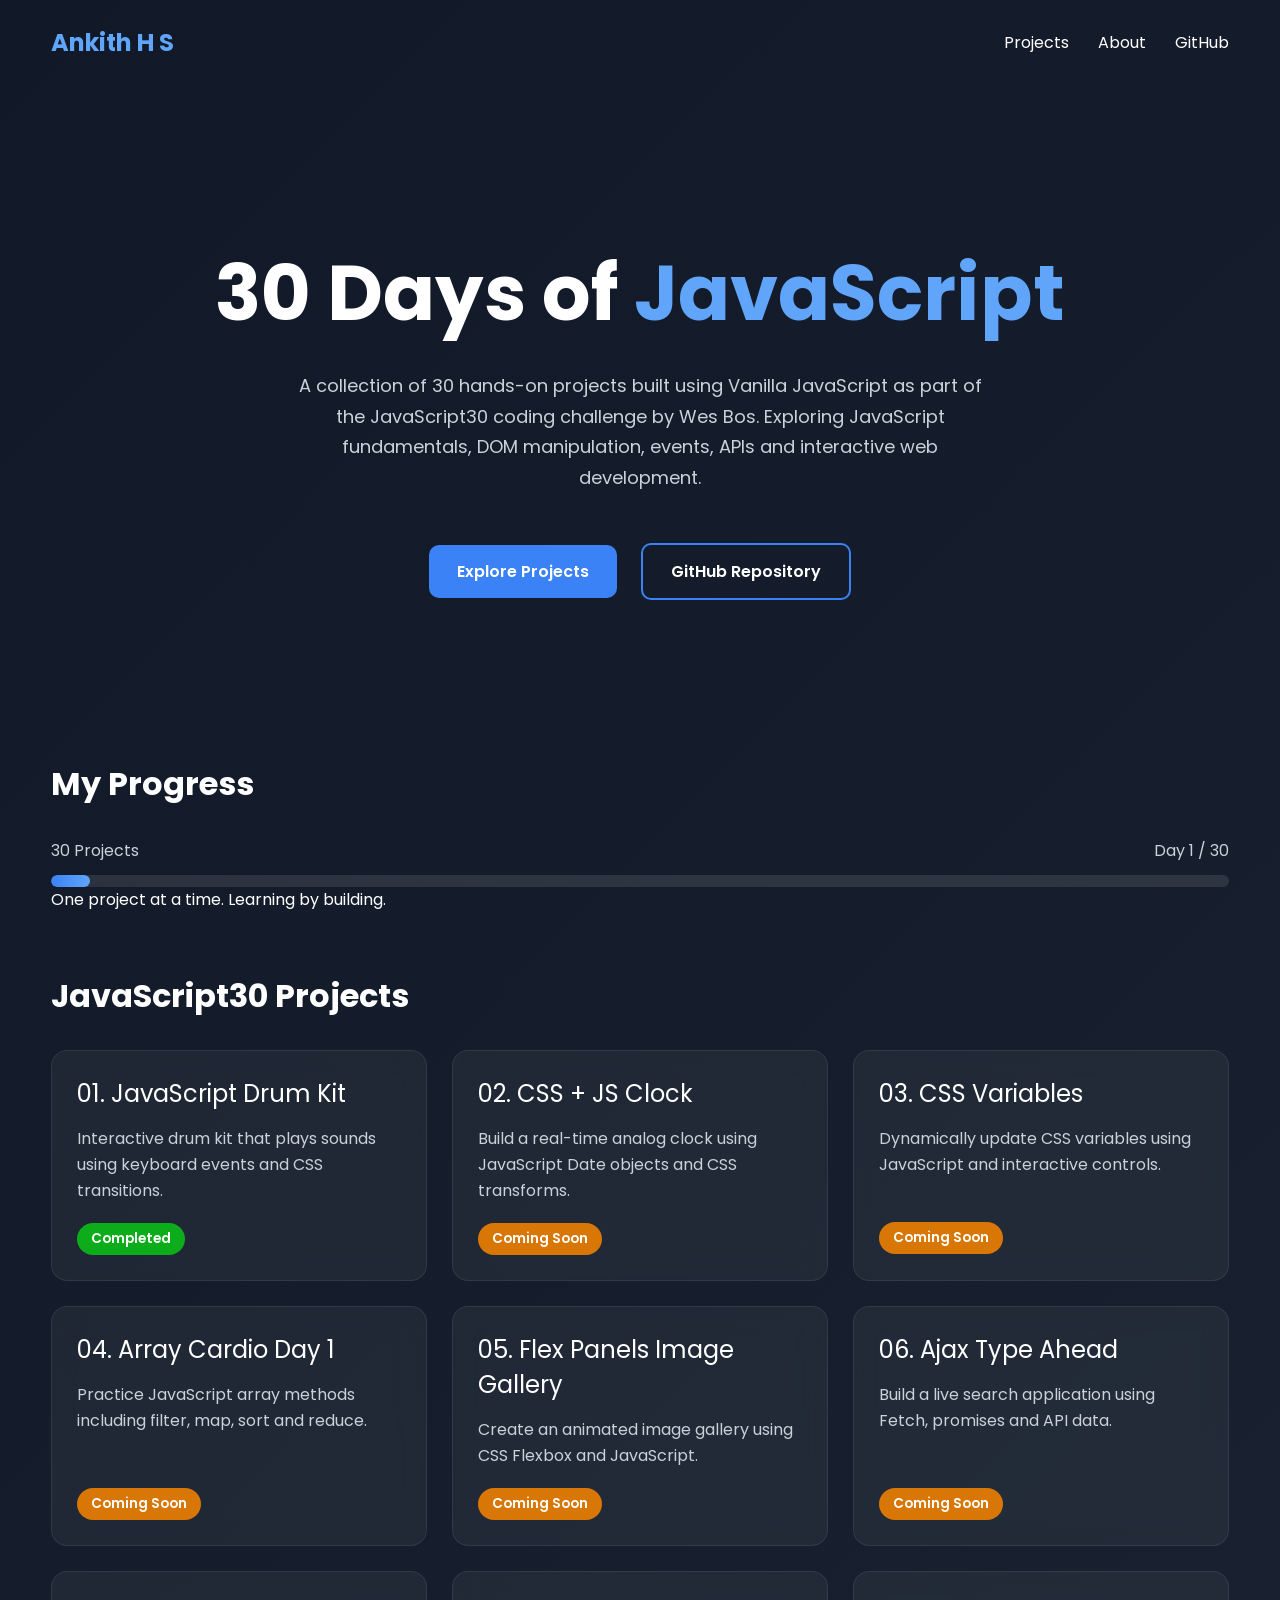
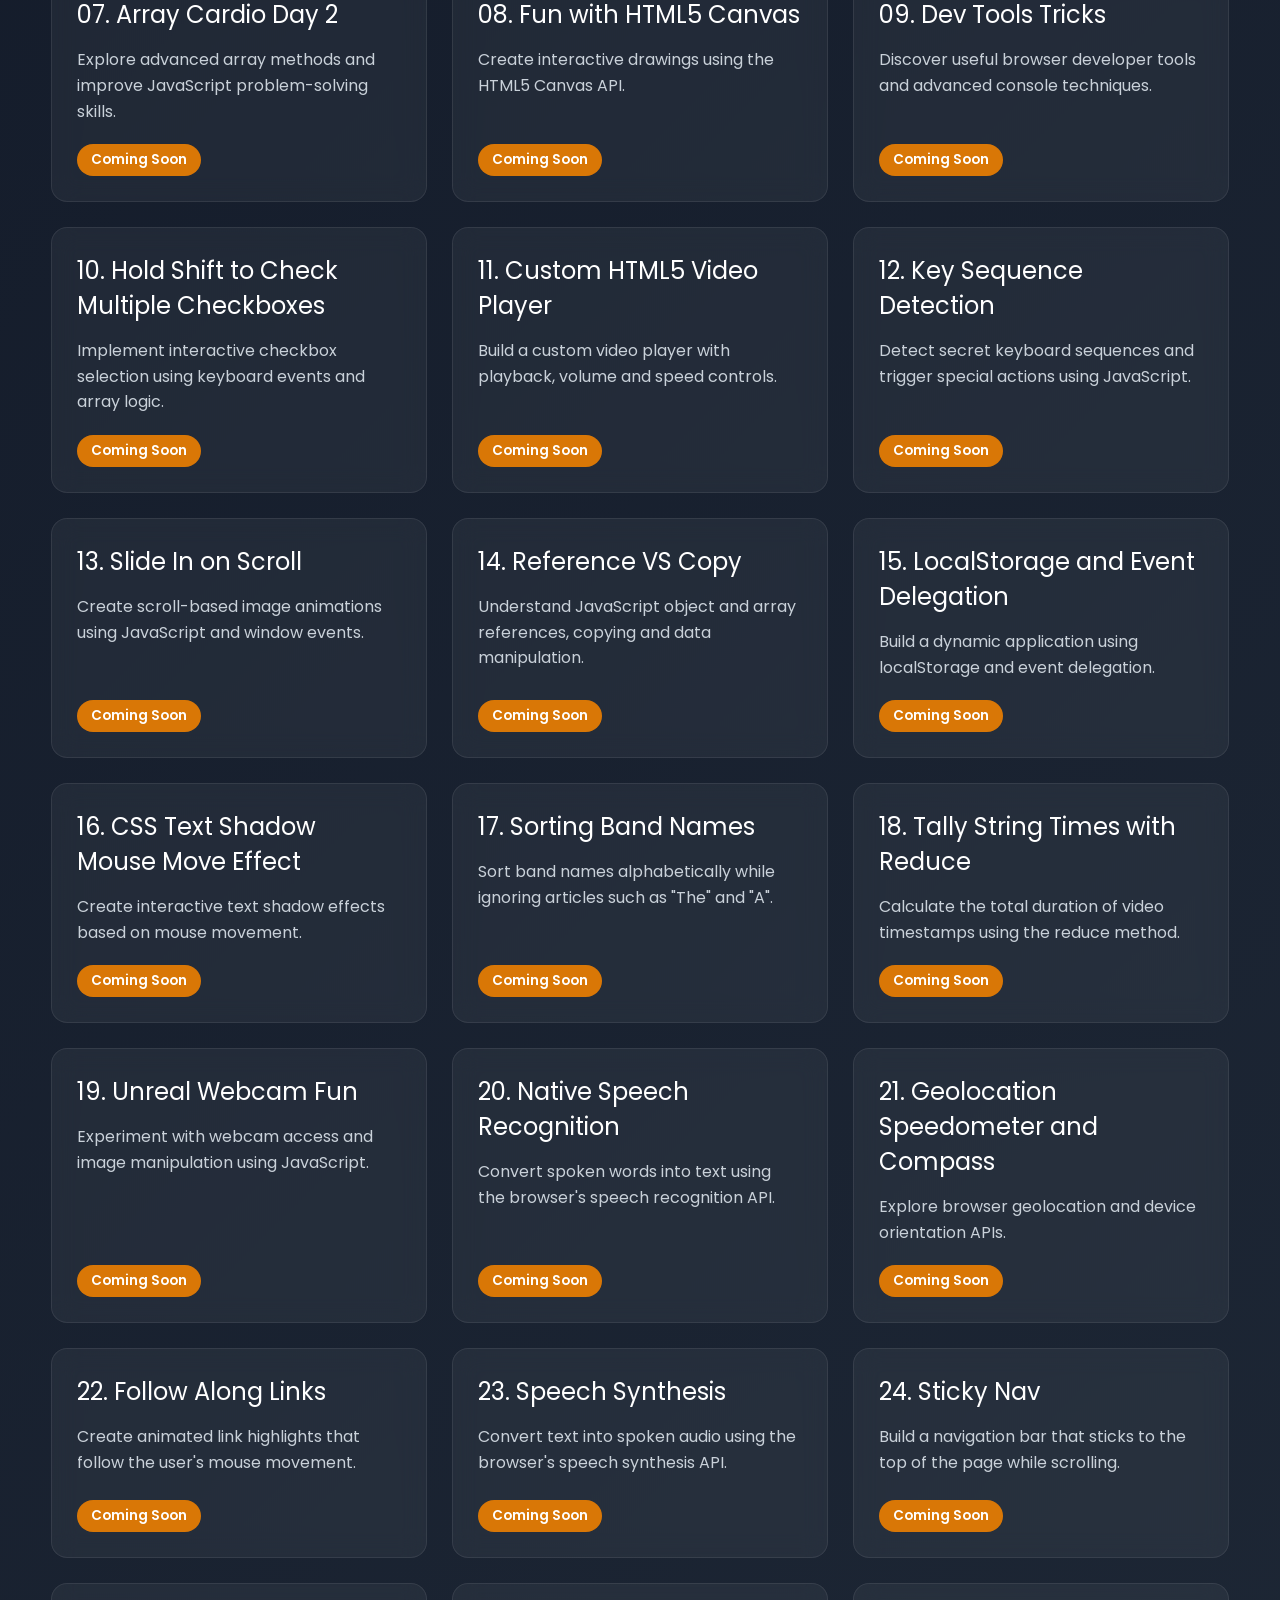
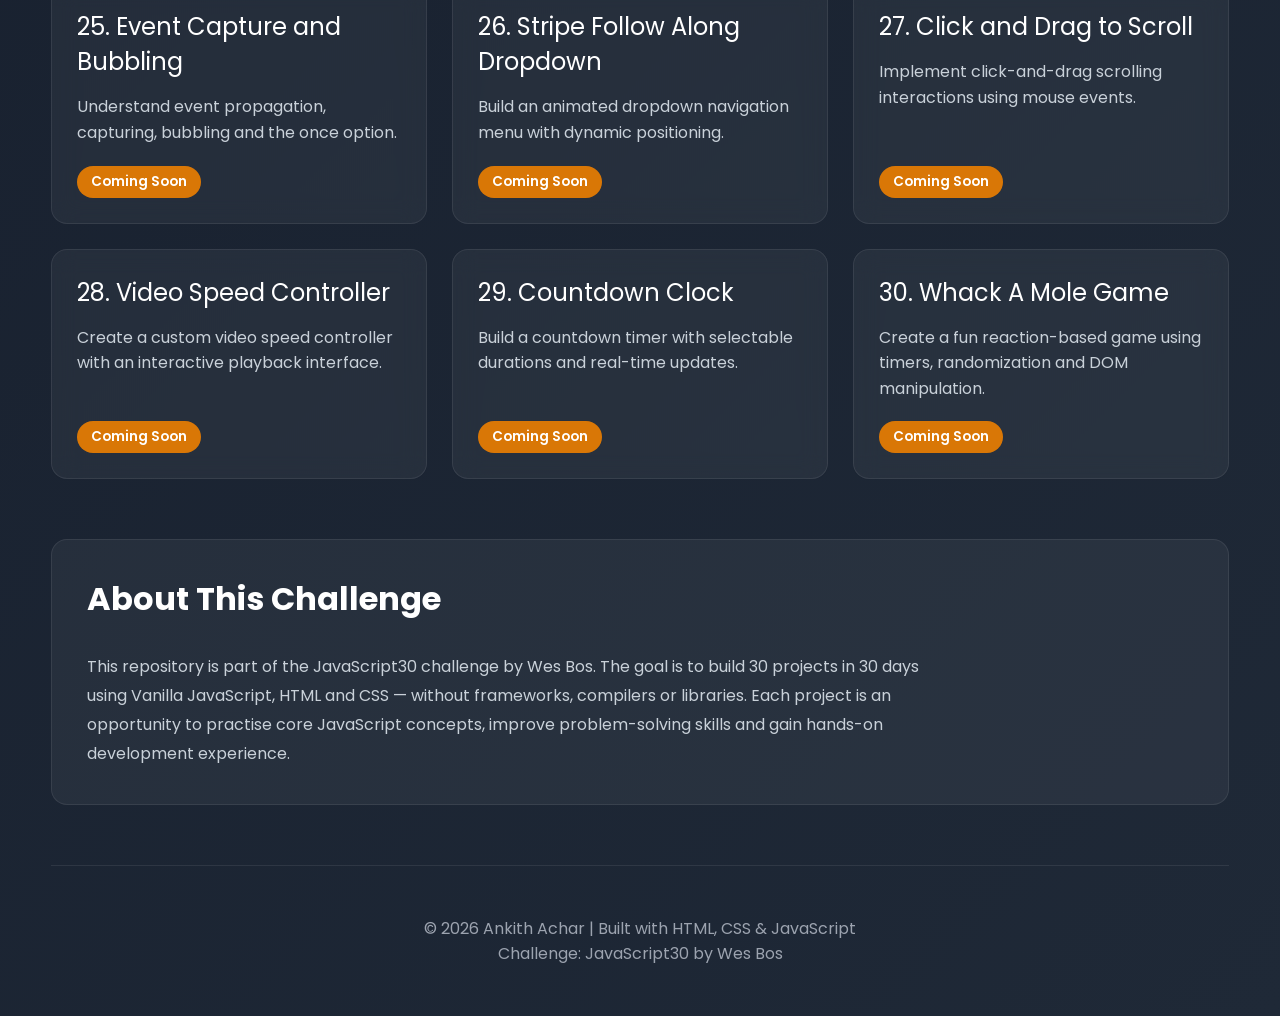
==== index.html @ 1e81a143 "added dashboard" ====
<!DOCTYPE html>
<html lang="en">

<head>
    <meta charset="UTF-8">
    <meta name="viewport" content="width=device-width, initial-scale=1.0">

    <title>Ankith H S | JavaScript30</title>

    <link rel="preconnect" href="https://fonts.googleapis.com">
    <link rel="preconnect" href="https://fonts.gstatic.com" crossorigin>

    <link href="https://fonts.googleapis.com/css2?family=Poppins:wght@300;400;500;600;700&display=swap"
          rel="stylesheet">

    <link rel="stylesheet" href="./style.css">
</head>

<body>

<div class="container">

    <!-- Navigation -->
    <nav>
        <h2>Ankith H S</h2>

        <div>
            <a href="#projects">Projects</a>
            <a href="#about">About</a>
            <a href="https://github.com/Ankith-Achar-27" target="_blank" rel="noopener noreferrer">GitHub</a>
        </div>
    </nav>


    <!-- Hero Section -->
    <section class="hero">

        <h1>30 Days of <span>JavaScript</span></h1>

        <p>
            A collection of 30 hands-on projects built using Vanilla JavaScript
            as part of the JavaScript30 coding challenge by Wes Bos.
            Exploring JavaScript fundamentals, DOM manipulation, events,
            APIs and interactive web development.
        </p>

        <div class="button-group">

            <a class="primary" href="#projects">
                Explore Projects
            </a>

            <a class="secondary"
               href="https://github.com/Ankith-Achar-27/JavaScript30"
               target="_blank"
               rel="noopener noreferrer">
                GitHub Repository
            </a>

        </div>

    </section>


    <!-- Progress Section -->
    <section class="progress-section">

        <h2>My Progress</h2>

        <div class="progress-info">
            <span>30 Projects</span>
            <span>Day 1 / 30</span>
        </div>

        <div class="progress-bar">
            <div class="progress-fill"></div>
        </div>

        <p>One project at a time. Learning by building.</p>

    </section>


    <!-- Projects Section -->
    <section id="projects">

        <h2>JavaScript30 Projects</h2>

        <div class="projects">

            <!-- Day 1 -->
            <div class="card">
                <a href="./01%20-%20Drum%20Kit/">
                    <div class="title">01. JavaScript Drum Kit</div>
                    <div class="description">
                        Interactive drum kit that plays sounds using keyboard
                        events and CSS transitions.
                    </div>
                    <span class="badge completed">Completed</span>
                </a>
            </div>

            <!-- Day 2 -->
            <div class="card">
                <div class="title">02. CSS + JS Clock</div>
                <div class="description">
                    Build a real-time analog clock using JavaScript Date
                    objects and CSS transforms.
                </div>
                <span class="badge coming">Coming Soon</span>
            </div>

            <!-- Day 3 -->
            <div class="card">
                <div class="title">03. CSS Variables</div>
                <div class="description">
                    Dynamically update CSS variables using JavaScript
                    and interactive controls.
                </div>
                <span class="badge coming">Coming Soon</span>
            </div>

            <!-- Day 4 -->
            <div class="card">
                <div class="title">04. Array Cardio Day 1</div>
                <div class="description">
                    Practice JavaScript array methods including filter,
                    map, sort and reduce.
                </div>
                <span class="badge coming">Coming Soon</span>
            </div>

            <!-- Day 5 -->
            <div class="card">
                <div class="title">05. Flex Panels Image Gallery</div>
                <div class="description">
                    Create an animated image gallery using CSS Flexbox
                    and JavaScript.
                </div>
                <span class="badge coming">Coming Soon</span>
            </div>

            <!-- Day 6 -->
            <div class="card">
                <div class="title">06. Ajax Type Ahead</div>
                <div class="description">
                    Build a live search application using Fetch,
                    promises and API data.
                </div>
                <span class="badge coming">Coming Soon</span>
            </div>

            <!-- Day 7 -->
            <div class="card">
                <div class="title">07. Array Cardio Day 2</div>
                <div class="description">
                    Explore advanced array methods and improve
                    JavaScript problem-solving skills.
                </div>
                <span class="badge coming">Coming Soon</span>
            </div>

            <!-- Day 8 -->
            <div class="card">
                <div class="title">08. Fun with HTML5 Canvas</div>
                <div class="description">
                    Create interactive drawings using the HTML5
                    Canvas API.
                </div>
                <span class="badge coming">Coming Soon</span>
            </div>

            <!-- Day 9 -->
            <div class="card">
                <div class="title">09. Dev Tools Tricks</div>
                <div class="description">
                    Discover useful browser developer tools and
                    advanced console techniques.
                </div>
                <span class="badge coming">Coming Soon</span>
            </div>

            <!-- Day 10 -->
            <div class="card">
                <div class="title">10. Hold Shift to Check Multiple Checkboxes</div>
                <div class="description">
                    Implement interactive checkbox selection
                    using keyboard events and array logic.
                </div>
                <span class="badge coming">Coming Soon</span>
            </div>

            <!-- Day 11 -->
            <div class="card">
                <div class="title">11. Custom HTML5 Video Player</div>
                <div class="description">
                    Build a custom video player with playback,
                    volume and speed controls.
                </div>
                <span class="badge coming">Coming Soon</span>
            </div>

            <!-- Day 12 -->
            <div class="card">
                <div class="title">12. Key Sequence Detection</div>
                <div class="description">
                    Detect secret keyboard sequences and trigger
                    special actions using JavaScript.
                </div>
                <span class="badge coming">Coming Soon</span>
            </div>

            <!-- Day 13 -->
            <div class="card">
                <div class="title">13. Slide In on Scroll</div>
                <div class="description">
                    Create scroll-based image animations using
                    JavaScript and window events.
                </div>
                <span class="badge coming">Coming Soon</span>
            </div>

            <!-- Day 14 -->
            <div class="card">
                <div class="title">14. Reference VS Copy</div>
                <div class="description">
                    Understand JavaScript object and array references,
                    copying and data manipulation.
                </div>
                <span class="badge coming">Coming Soon</span>
            </div>

            <!-- Day 15 -->
            <div class="card">
                <div class="title">15. LocalStorage and Event Delegation</div>
                <div class="description">
                    Build a dynamic application using localStorage
                    and event delegation.
                </div>
                <span class="badge coming">Coming Soon</span>
            </div>

            <!-- Day 16 -->
            <div class="card">
                <div class="title">16. CSS Text Shadow Mouse Move Effect</div>
                <div class="description">
                    Create interactive text shadow effects
                    based on mouse movement.
                </div>
                <span class="badge coming">Coming Soon</span>
            </div>

            <!-- Day 17 -->
            <div class="card">
                <div class="title">17. Sorting Band Names</div>
                <div class="description">
                    Sort band names alphabetically while
                    ignoring articles such as "The" and "A".
                </div>
                <span class="badge coming">Coming Soon</span>
            </div>

            <!-- Day 18 -->
            <div class="card">
                <div class="title">18. Tally String Times with Reduce</div>
                <div class="description">
                    Calculate the total duration of video
                    timestamps using the reduce method.
                </div>
                <span class="badge coming">Coming Soon</span>
            </div>

            <!-- Day 19 -->
            <div class="card">
                <div class="title">19. Unreal Webcam Fun</div>
                <div class="description">
                    Experiment with webcam access and image
                    manipulation using JavaScript.
                </div>
                <span class="badge coming">Coming Soon</span>
            </div>

            <!-- Day 20 -->
            <div class="card">
                <div class="title">20. Native Speech Recognition</div>
                <div class="description">
                    Convert spoken words into text using
                    the browser's speech recognition API.
                </div>
                <span class="badge coming">Coming Soon</span>
            </div>

            <!-- Day 21 -->
            <div class="card">
                <div class="title">21. Geolocation Speedometer and Compass</div>
                <div class="description">
                    Explore browser geolocation and device
                    orientation APIs.
                </div>
                <span class="badge coming">Coming Soon</span>
            </div>

            <!-- Day 22 -->
            <div class="card">
                <div class="title">22. Follow Along Links</div>
                <div class="description">
                    Create animated link highlights that follow
                    the user's mouse movement.
                </div>
                <span class="badge coming">Coming Soon</span>
            </div>

            <!-- Day 23 -->
            <div class="card">
                <div class="title">23. Speech Synthesis</div>
                <div class="description">
                    Convert text into spoken audio using
                    the browser's speech synthesis API.
                </div>
                <span class="badge coming">Coming Soon</span>
            </div>

            <!-- Day 24 -->
            <div class="card">
                <div class="title">24. Sticky Nav</div>
                <div class="description">
                    Build a navigation bar that sticks to the
                    top of the page while scrolling.
                </div>
                <span class="badge coming">Coming Soon</span>
            </div>

            <!-- Day 25 -->
            <div class="card">
                <div class="title">25. Event Capture and Bubbling</div>
                <div class="description">
                    Understand event propagation, capturing,
                    bubbling and the once option.
                </div>
                <span class="badge coming">Coming Soon</span>
            </div>

            <!-- Day 26 -->
            <div class="card">
                <div class="title">26. Stripe Follow Along Dropdown</div>
                <div class="description">
                    Build an animated dropdown navigation
                    menu with dynamic positioning.
                </div>
                <span class="badge coming">Coming Soon</span>
            </div>

            <!-- Day 27 -->
            <div class="card">
                <div class="title">27. Click and Drag to Scroll</div>
                <div class="description">
                    Implement click-and-drag scrolling
                    interactions using mouse events.
                </div>
                <span class="badge coming">Coming Soon</span>
            </div>

            <!-- Day 28 -->
            <div class="card">
                <div class="title">28. Video Speed Controller</div>
                <div class="description">
                    Create a custom video speed controller
                    with an interactive playback interface.
                </div>
                <span class="badge coming">Coming Soon</span>
            </div>

            <!-- Day 29 -->
            <div class="card">
                <div class="title">29. Countdown Clock</div>
                <div class="description">
                    Build a countdown timer with selectable
                    durations and real-time updates.
                </div>
                <span class="badge coming">Coming Soon</span>
            </div>

            <!-- Day 30 -->
            <div class="card">
                <div class="title">30. Whack A Mole Game</div>
                <div class="description">
                    Create a fun reaction-based game using
                    timers, randomization and DOM manipulation.
                </div>
                <span class="badge coming">Coming Soon</span>
            </div>

        </div>

    </section>


    <!-- About Section -->
    <section id="about">

        <h2>About This Challenge</h2>

        <p>
            This repository is part of the JavaScript30 challenge by Wes Bos.
            The goal is to build 30 projects in 30 days using Vanilla JavaScript,
            HTML and CSS — without frameworks, compilers or libraries.

            Each project is an opportunity to practise core JavaScript concepts,
            improve problem-solving skills and gain hands-on development experience.
        </p>

    </section>


    <!-- Footer -->
    <footer>

        © 2026 Ankith Achar | Built with HTML, CSS & JavaScript

        <p>
            Challenge: JavaScript30 by Wes Bos
        </p>

    </footer>

</div>

</body>
</html>
---- style.css ----
* {
    margin: 0;
    padding: 0;
    box-sizing: border-box;
    font-family: "Poppins", sans-serif;
}

html {
    scroll-behavior: smooth;
}

body {
    background: linear-gradient(135deg, #111827, #1f2937);
    color: white;
    min-height: 100vh;
}

.container {
    width: min(1200px, 92%);
    margin: auto;
}

/* NAVBAR */
nav {
    display: flex;
    justify-content: space-between;
    align-items: center;
    padding: 25px 0;
}

nav h2 {
    color: #60a5fa;
}

nav a {
    color: white;
    text-decoration: none;
    margin-left: 25px;
    transition: .3s;
}

nav a:hover {
    color: #60a5fa;
}

/* HERO */
.hero {
    text-align: center;
    padding: 90px 0;
}

.hero h1 {
    font-size: clamp(3rem, 6vw, 4.8rem);
    margin-bottom: 20px;
}

.hero span {
    color: #60a5fa;
}

.hero p {
    max-width: 700px;
    margin: auto;
    color: #c9d1d9;
    line-height: 1.7;
    font-size: 18px;
}

.button-group {
    margin-top: 40px;
}

.button-group a {
    display: inline-block;
    text-decoration: none;
    padding: 14px 28px;
    border-radius: 10px;
    margin: 10px;
    font-weight: 600;
    transition: .3s;
}

.primary {
    background: #3b82f6;
    color: white;
}

.secondary {
    border: 2px solid #3b82f6;
    color: white;
}

.button-group a:hover {
    transform: translateY(-4px);
}

/* SECTIONS */
section {
    margin: 60px 0;
}

section h2 {
    margin-bottom: 30px;
    font-size: 2rem;
}

/* PROGRESS SECTION */
.progress-section {
    margin: 40px 0 60px;
}

.progress-info {
    display: flex;
    justify-content: space-between;
    align-items: center;
    margin-bottom: 12px;
    color: #c9d1d9;
}

.progress-bar {
    width: 100%;
    height: 12px;
    background: rgba(255, 255, 255, .1);
    border-radius: 20px;
    overflow: hidden;
}

.progress-fill {
    width: 3.3333%;
    height: 100%;
    background: linear-gradient(90deg, #3b82f6, #60a5fa);
    border-radius: 20px;
    transition: width .4s ease;
}

/* PROJECT GRID */
.projects {
    display: grid;
    grid-template-columns: repeat(auto-fit, minmax(280px, 1fr));
    gap: 25px;
}

/* PROJECT CARD */
.card {
    display: flex;
    flex-direction: column;
    justify-content: space-between;
    min-height: 210px;
    background: rgba(255, 255, 255, .05);
    backdrop-filter: blur(12px);
    border: 1px solid rgba(255, 255, 255, .08);
    border-radius: 16px;
    padding: 25px;
    transition: .35s;
}

.card:hover {
    transform: translateY(-8px);
    border-color: #60a5fa;
    box-shadow: 0 20px 40px rgba(0, 0, 0, .35);
}

.card a {
    display: flex;
    flex-direction: column;
    flex: 1;
    height: 100%;
    text-decoration: none;
    color: inherit;
}

.title {
    font-size: 1.5rem;
    margin-bottom: 15px;
}

.description {
    color: #c9d1d9;
    line-height: 1.6;
    margin-bottom: 20px;
}

/* STATUS BADGES */
.badge {
    display: inline-block;
    align-self: flex-start;
    background: #16a34a;
    padding: 6px 14px;
    border-radius: 30px;
    font-size: .85rem;
    font-weight: 600;
    margin-top: auto;
}

.coming {
    background: #d97706;
}

.badge.inProgress {
    background: #2563eb;
}
.badge.completed {
    background: #0dac1b;
}
/* ABOUT SECTION */
#about {
    padding: 35px;
    background: rgba(255, 255, 255, .05);
    border: 1px solid rgba(255, 255, 255, .08);
    border-radius: 16px;
}

#about p {
    color: #c9d1d9;
    line-height: 1.8;
    max-width: 850px;
}

/* FOOTER */
footer {
    text-align: center;
    padding: 50px 0;
    color: #9ca3af;
    border-top: 1px solid rgba(255, 255, 255, .08);
    margin-top: 60px;
}

footer a {
    color: #60a5fa;
    text-decoration: none;
}

footer a:hover {
    text-decoration: underline;
}

/* RESPONSIVE DESIGN */
@media (max-width: 650px) {
    nav {
        flex-direction: column;
        gap: 15px;
    }

    nav a {
        margin: 0 8px;
    }

    .hero {
        padding: 60px 0;
    }

    .hero p {
        font-size: 16px;
    }

    .progress-info {
        font-size: .9rem;
    }

    #about {
        padding: 25px;
    }
}
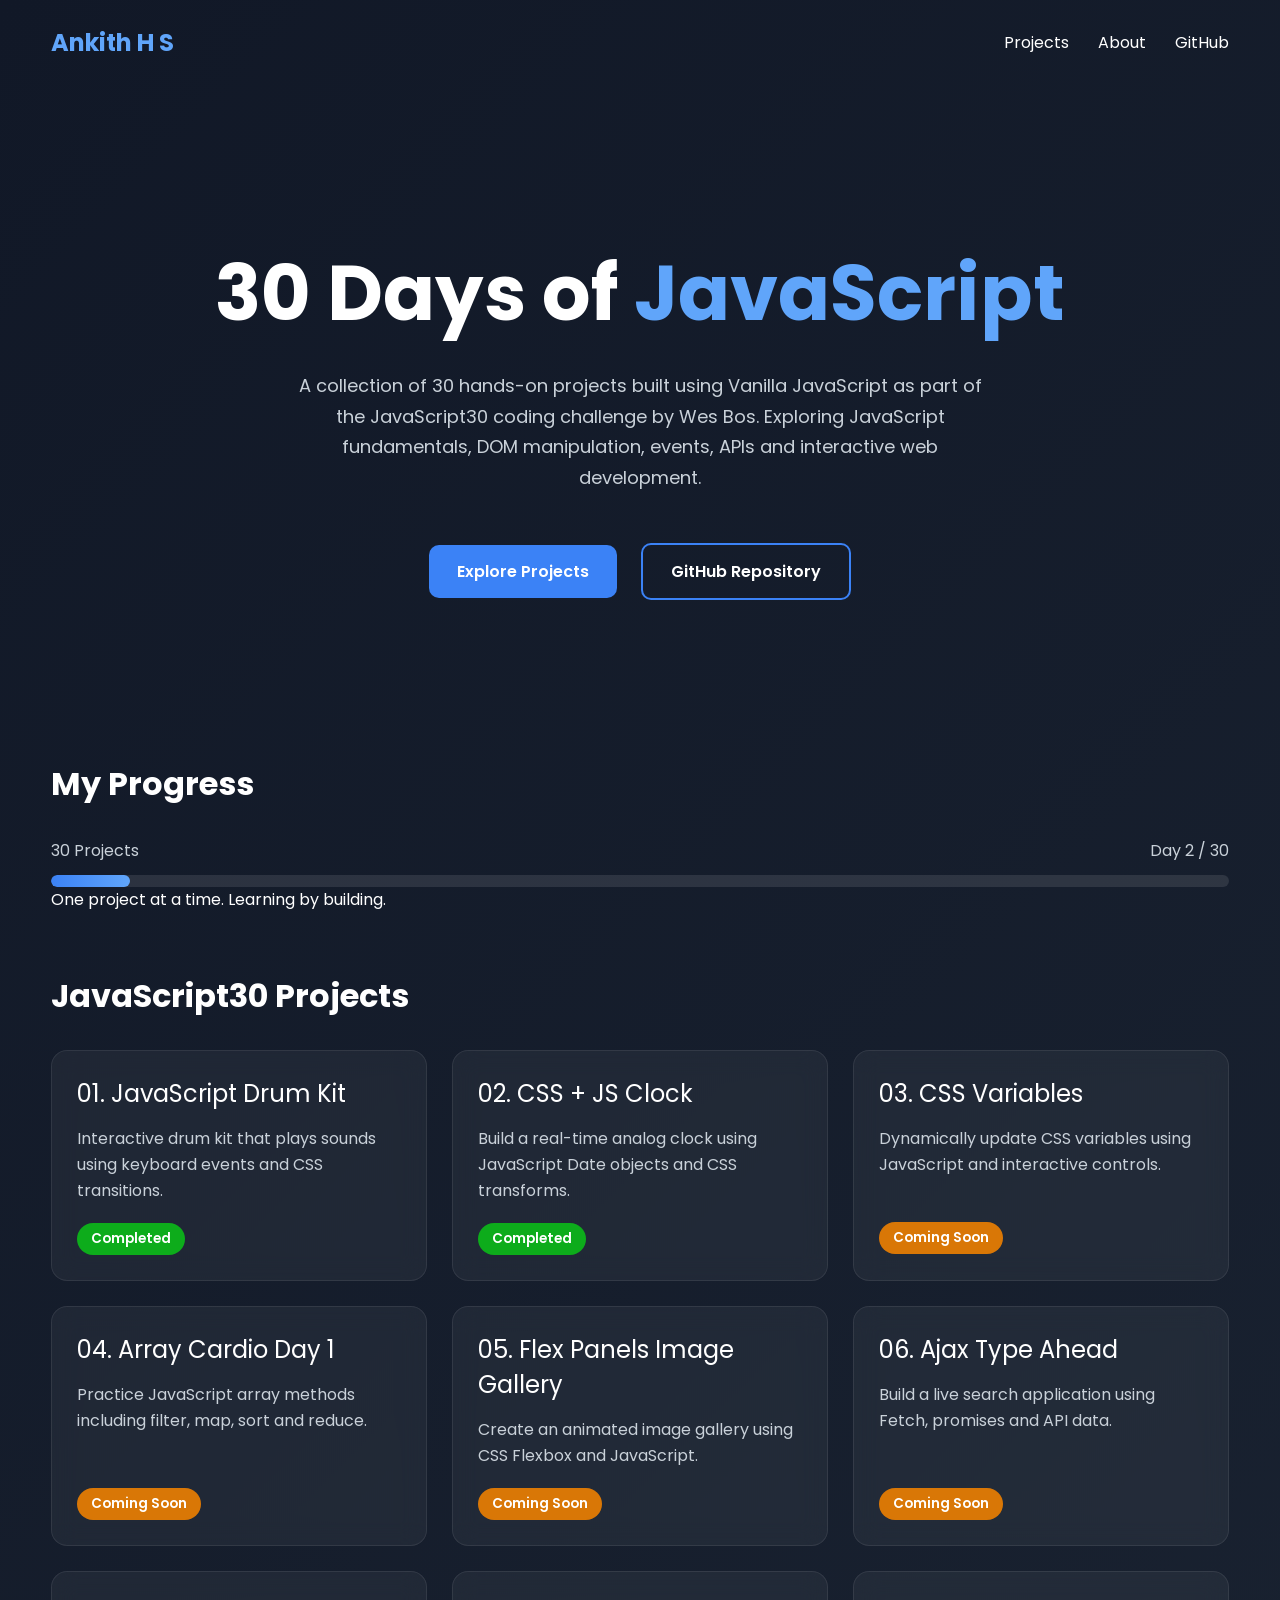
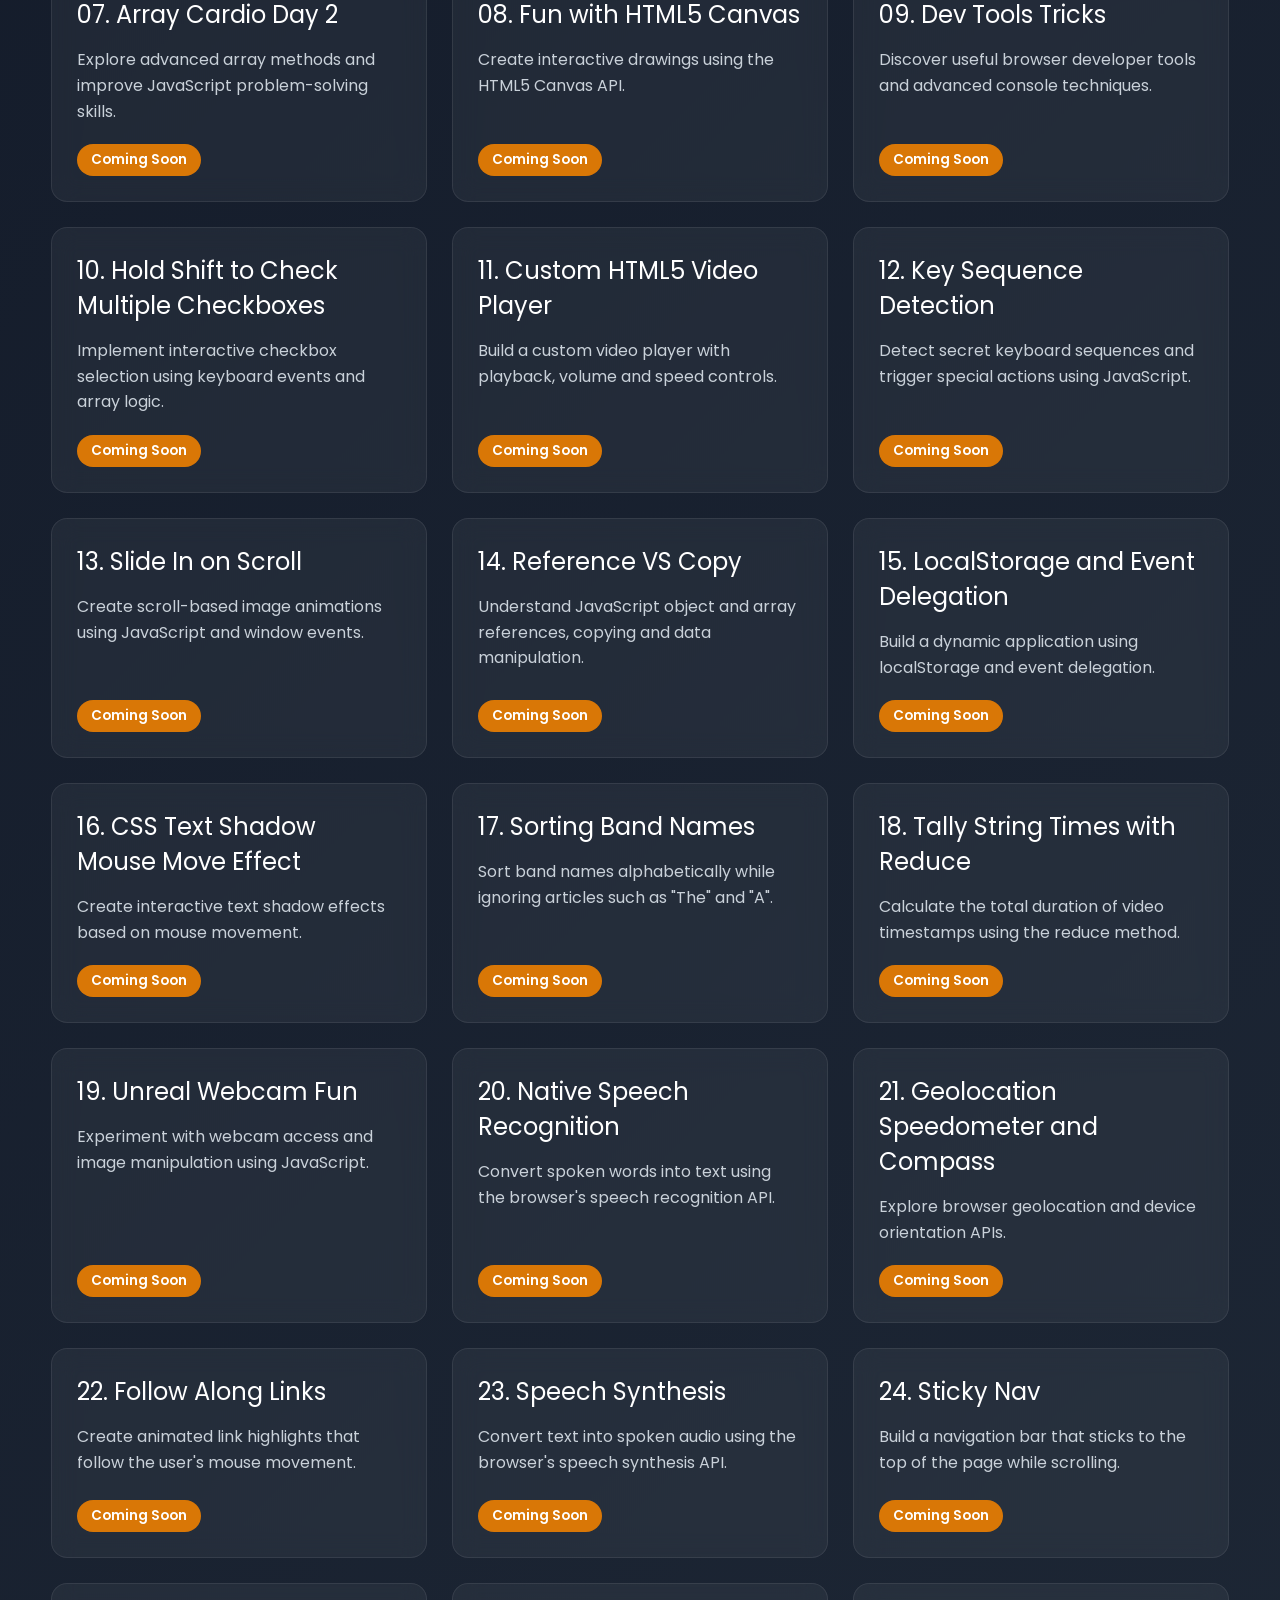
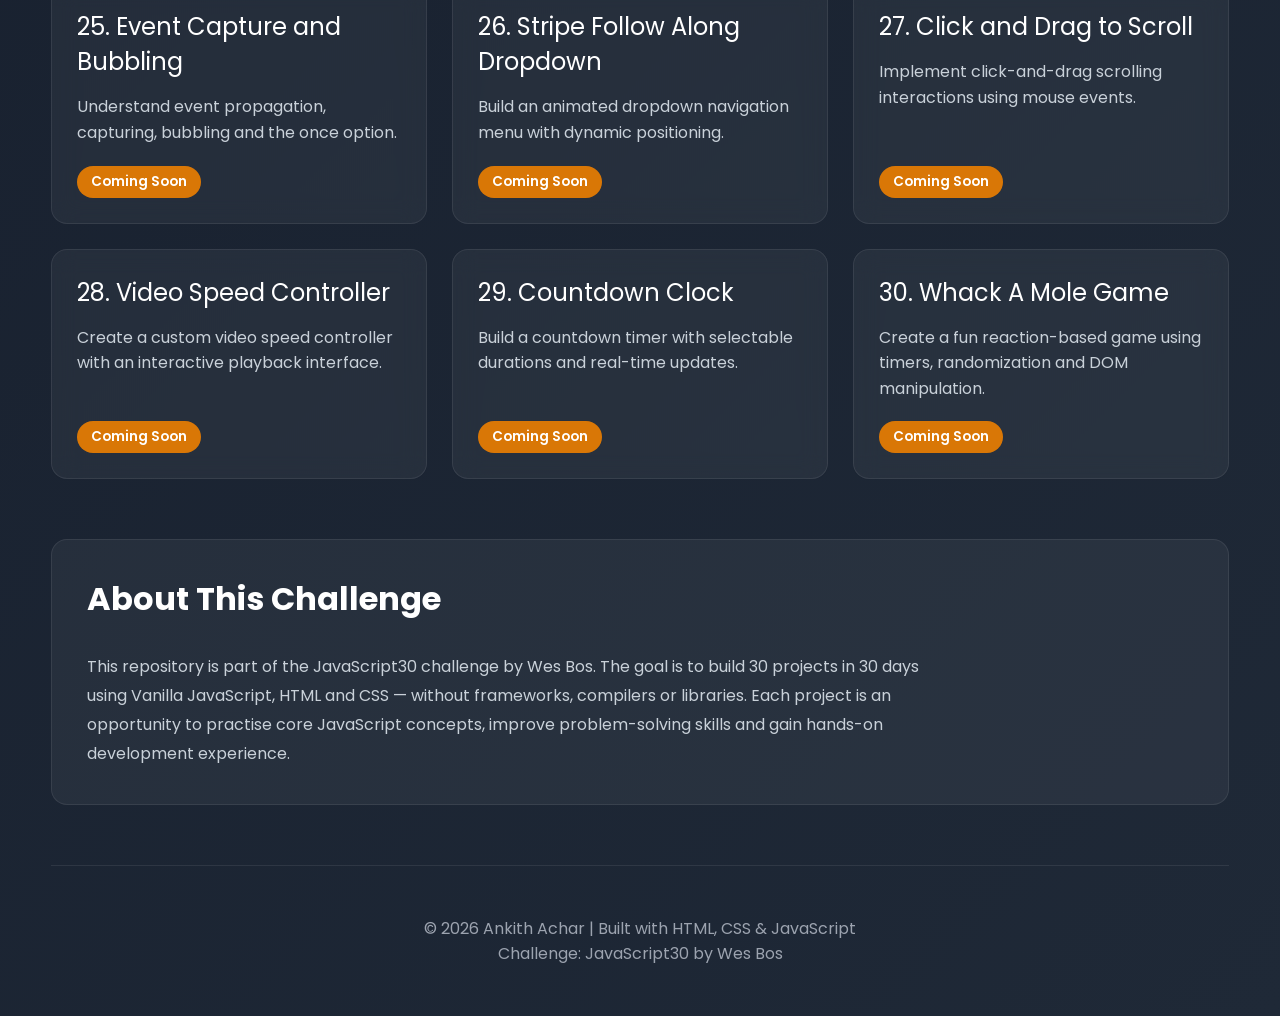
==== commit 605b61ee: "updated link for css-js clock" ====
--- a/index.html
+++ b/index.html
@@ -70,7 +70,7 @@
 
         <div class="progress-info">
             <span>30 Projects</span>
-            <span>Day 1 / 30</span>
+            <span>Day 2 / 30</span>
         </div>
 
         <div class="progress-bar">
@@ -103,12 +103,14 @@
 
             <!-- Day 2 -->
             <div class="card">
+                <a href="./02%20-%20CSS%20+%20JS%20Clock/">
                 <div class="title">02. CSS + JS Clock</div>
                 <div class="description">
                     Build a real-time analog clock using JavaScript Date
                     objects and CSS transforms.
                 </div>
-                <span class="badge coming">Coming Soon</span>
+                    <span class="badge completed">Completed</span>
+                </a>
             </div>
 
             <!-- Day 3 -->
--- a/style.css
+++ b/style.css
@@ -127,7 +127,7 @@
 }
 
 .progress-fill {
-    width: 3.3333%;
+    width: 6.666666%;
     height: 100%;
     background: linear-gradient(90deg, #3b82f6, #60a5fa);
     border-radius: 20px;
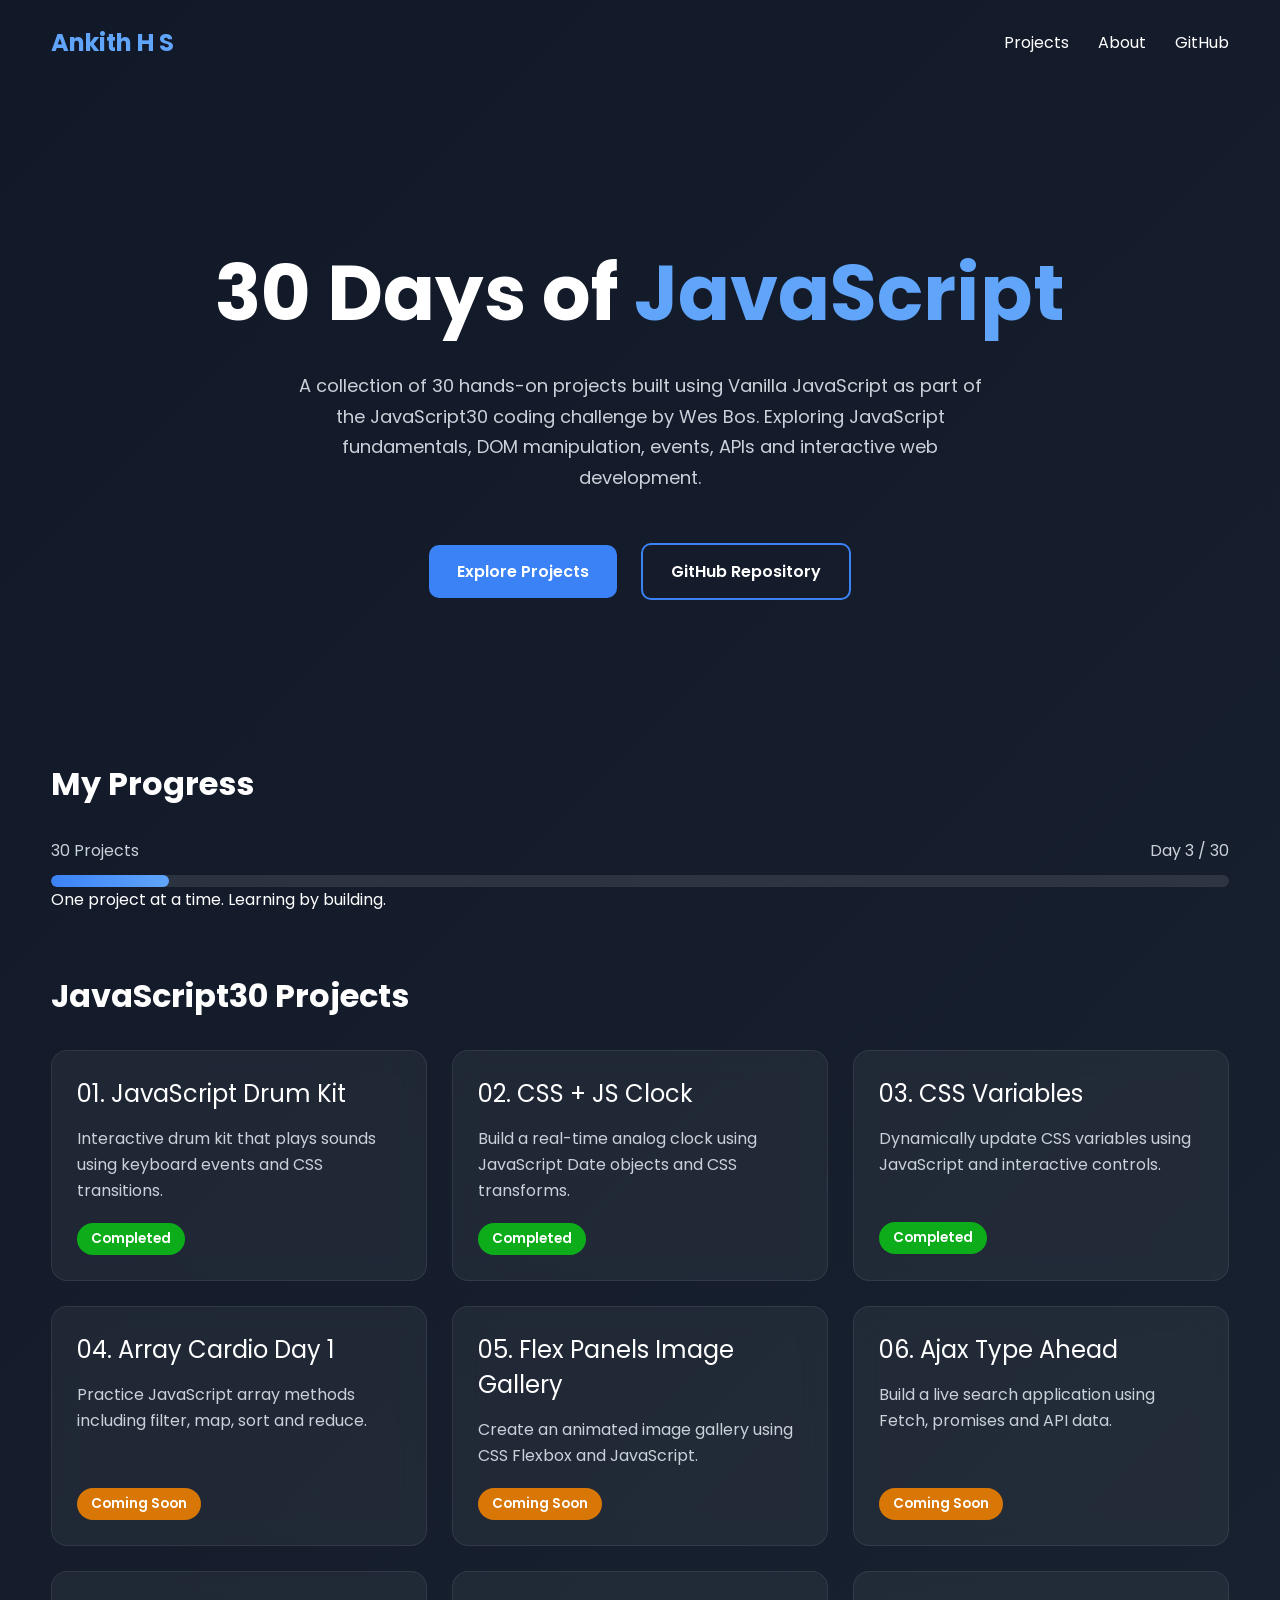
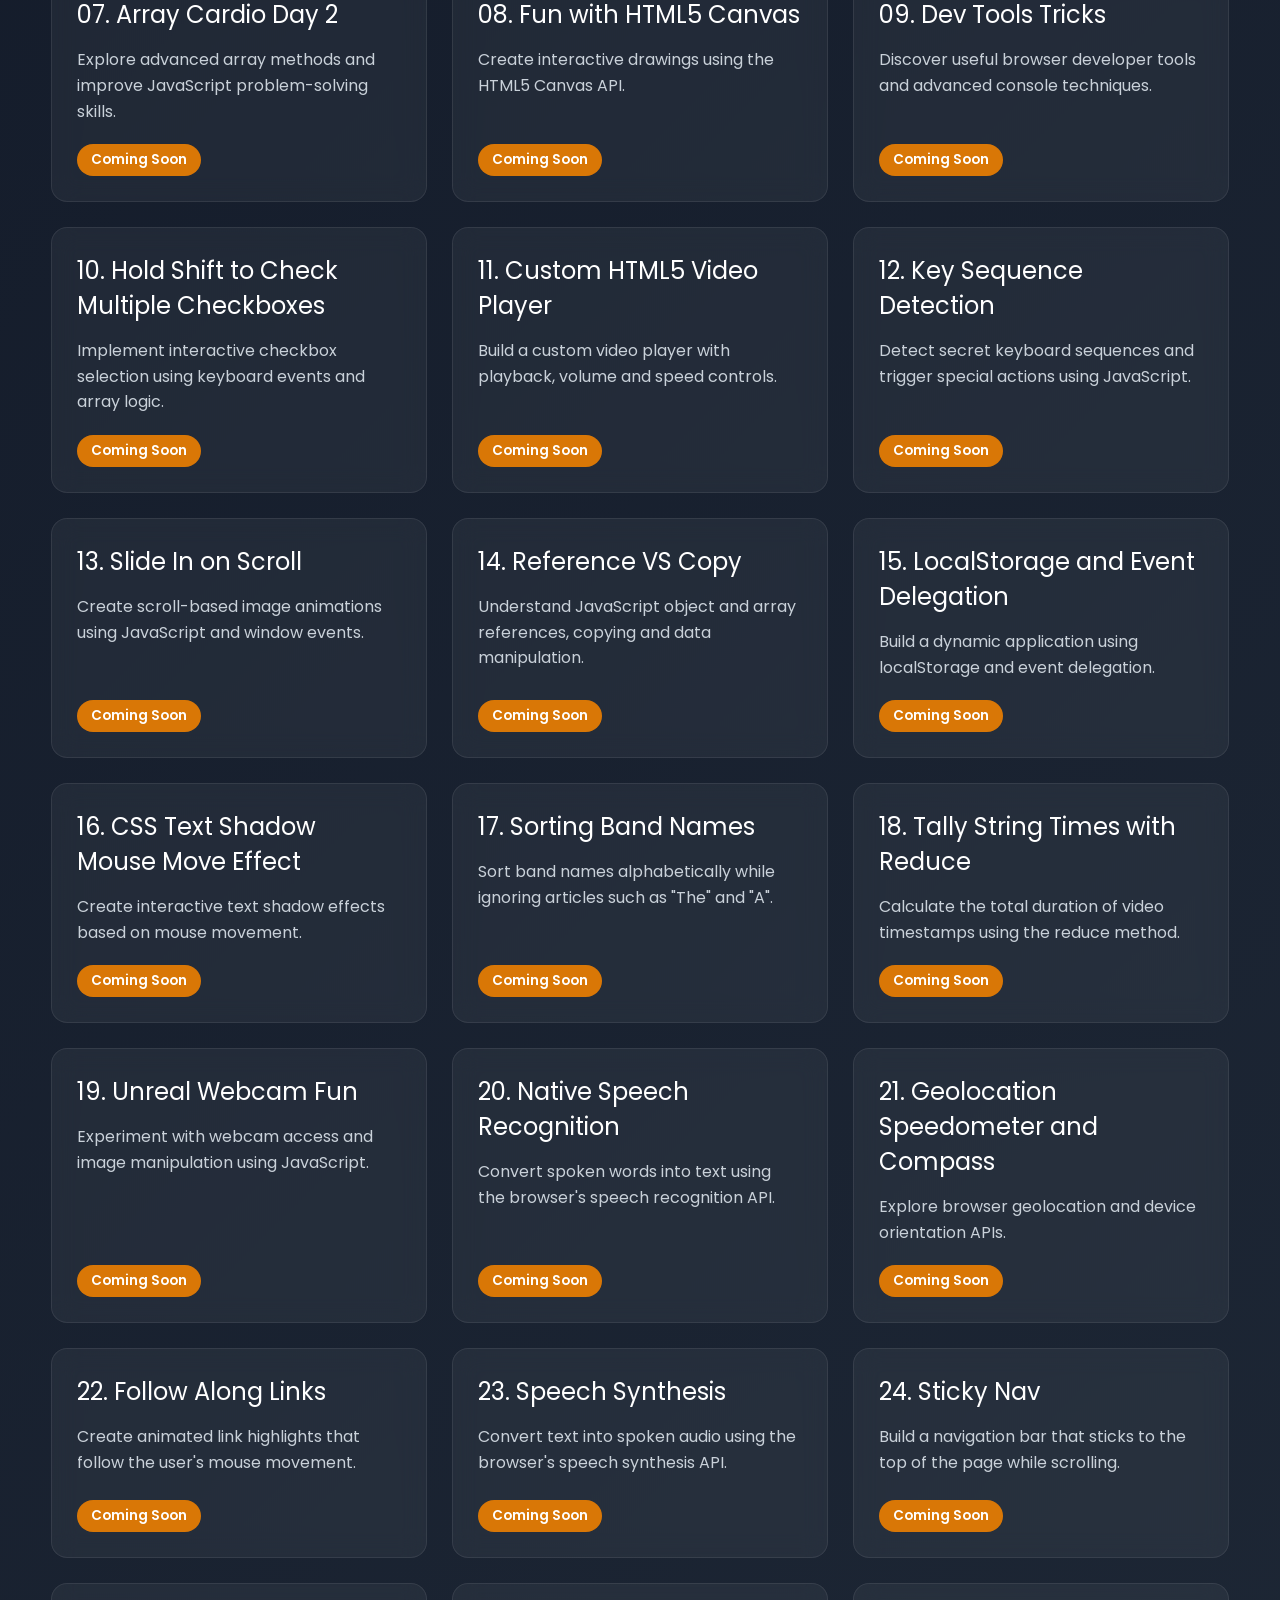
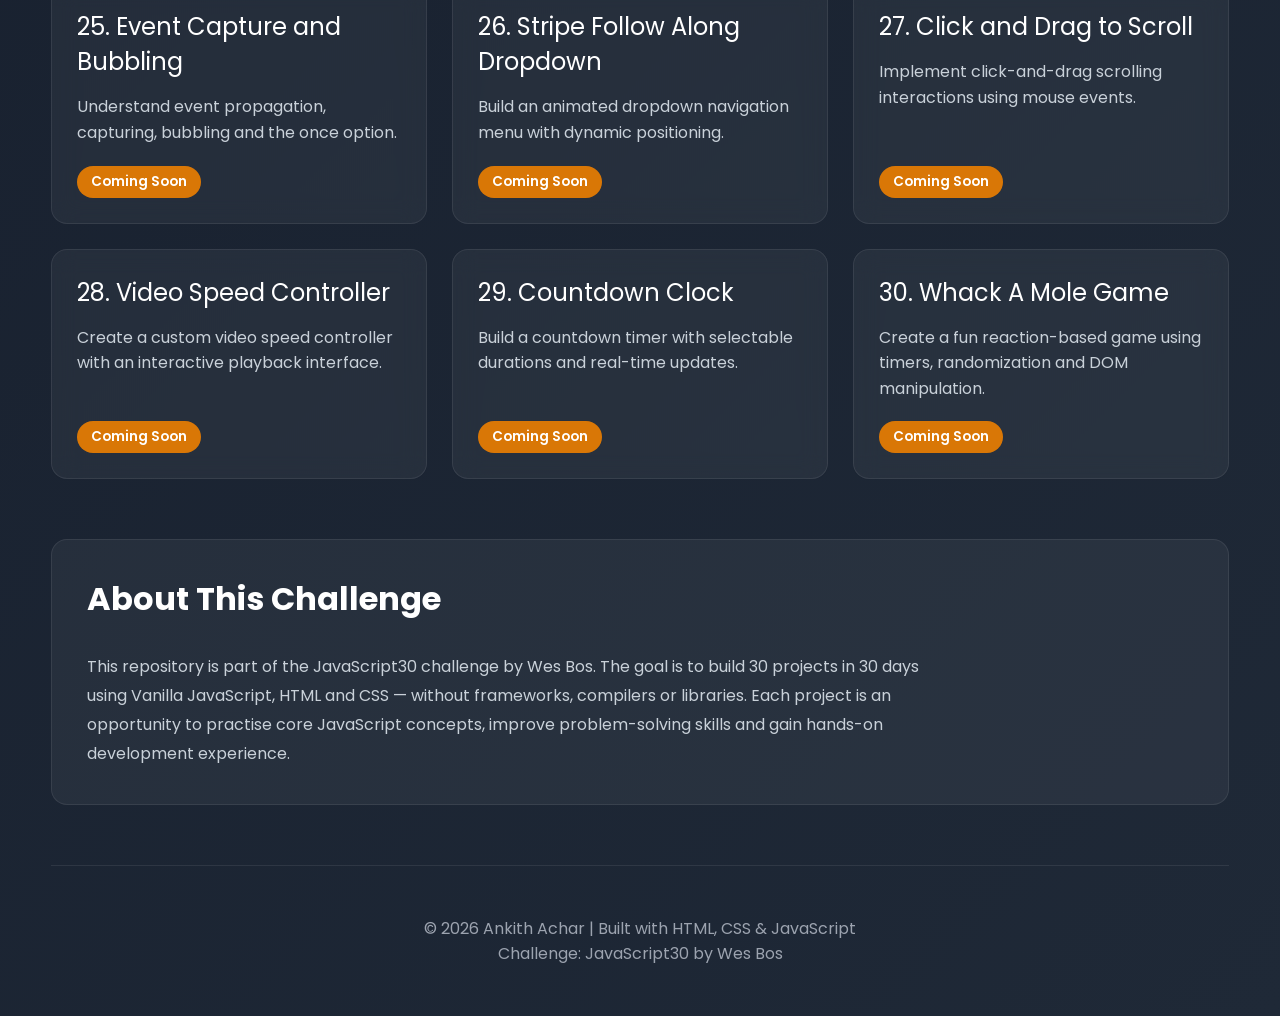
==== commit 022afd29: "updated for day 3" ====
--- a/index.html
+++ b/index.html
@@ -70,7 +70,7 @@
 
         <div class="progress-info">
             <span>30 Projects</span>
-            <span>Day 2 / 30</span>
+            <span>Day 3 / 30</span>
         </div>
 
         <div class="progress-bar">
@@ -115,12 +115,15 @@
 
             <!-- Day 3 -->
             <div class="card">
-                <div class="title">03. CSS Variables</div>
-                <div class="description">
-                    Dynamically update CSS variables using JavaScript
-                    and interactive controls.
-                </div>
-                <span class="badge coming">Coming Soon</span>
+                <a href="./CSS%20Variables/">
+                    <div class="title">03. CSS Variables</div>
+                    <div class="description">
+                        Dynamically update CSS variables using JavaScript
+                        and interactive controls.
+                    </div>
+                    <span class="badge completed">Completed</span>
+                </a>
+
             </div>
 
             <!-- Day 4 -->
--- a/style.css
+++ b/style.css
@@ -127,7 +127,7 @@
 }
 
 .progress-fill {
-    width: 6.666666%;
+    width: 10%;
     height: 100%;
     background: linear-gradient(90deg, #3b82f6, #60a5fa);
     border-radius: 20px;
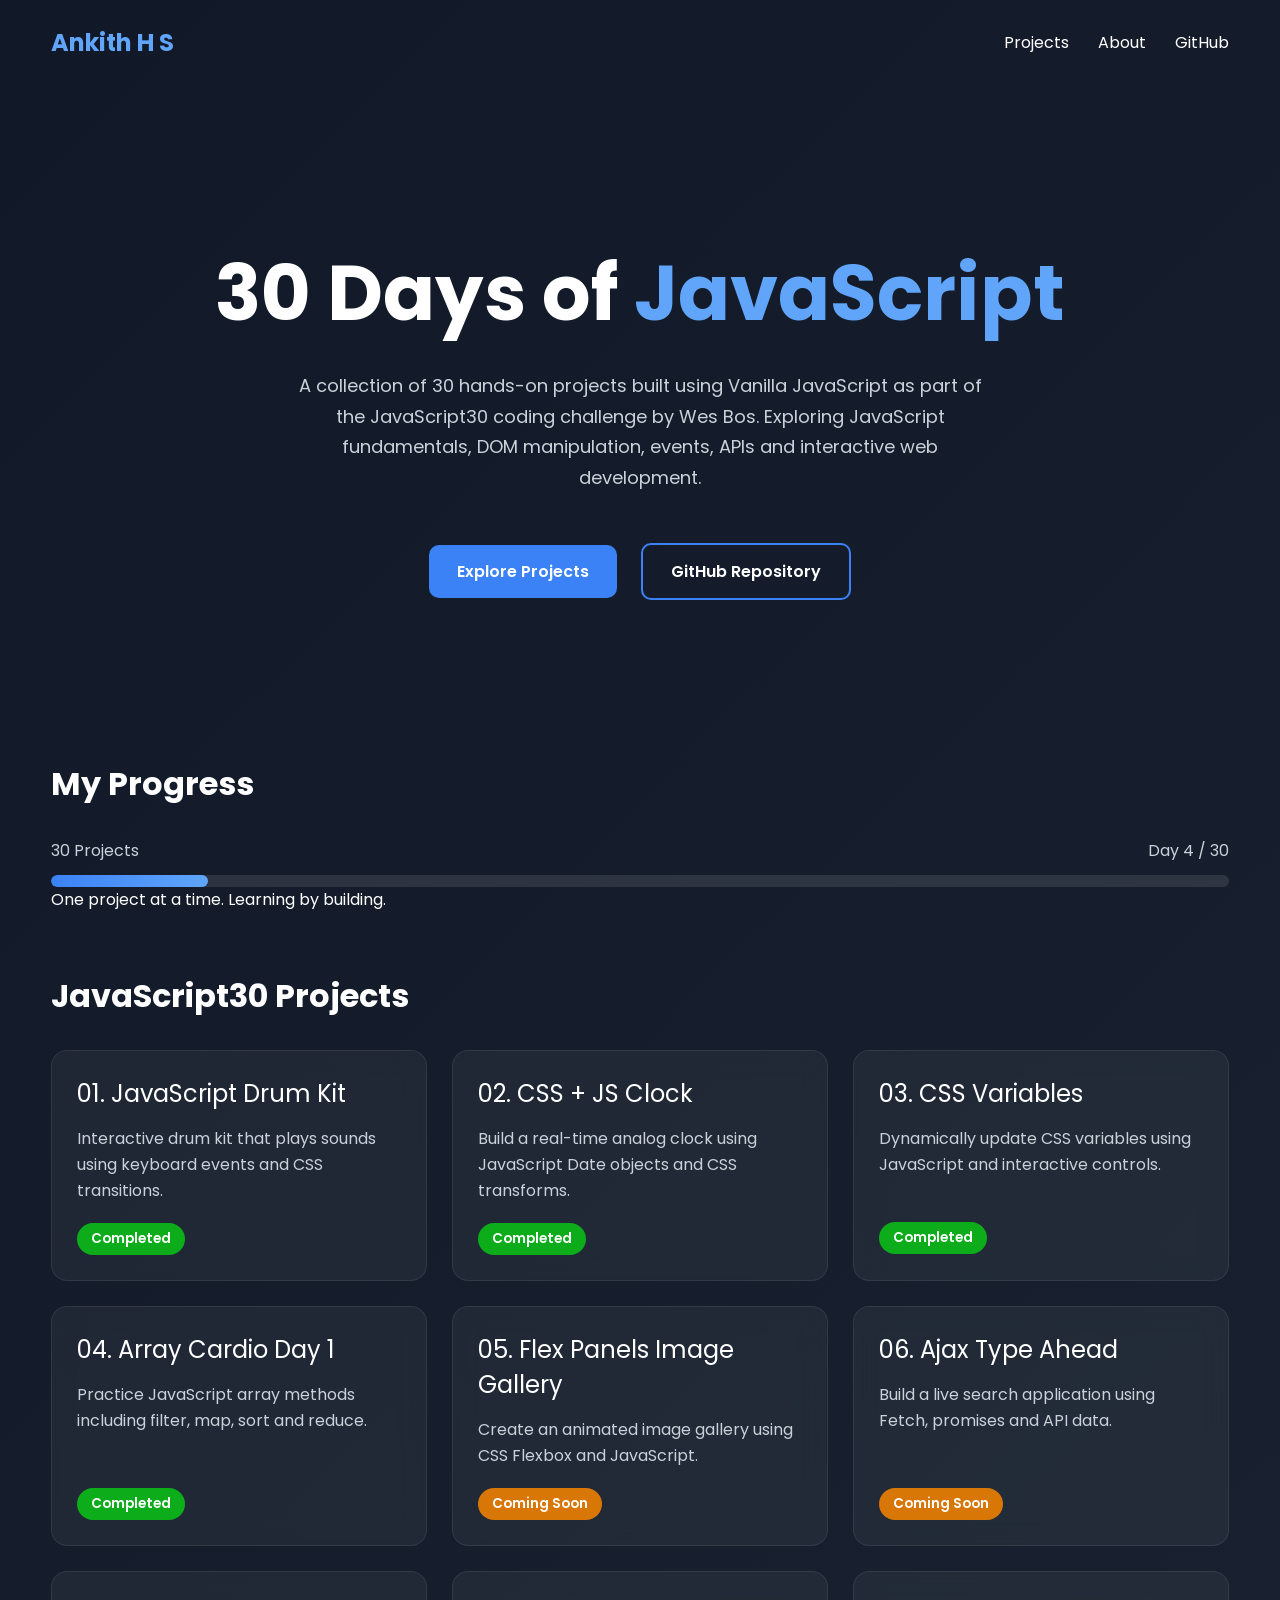
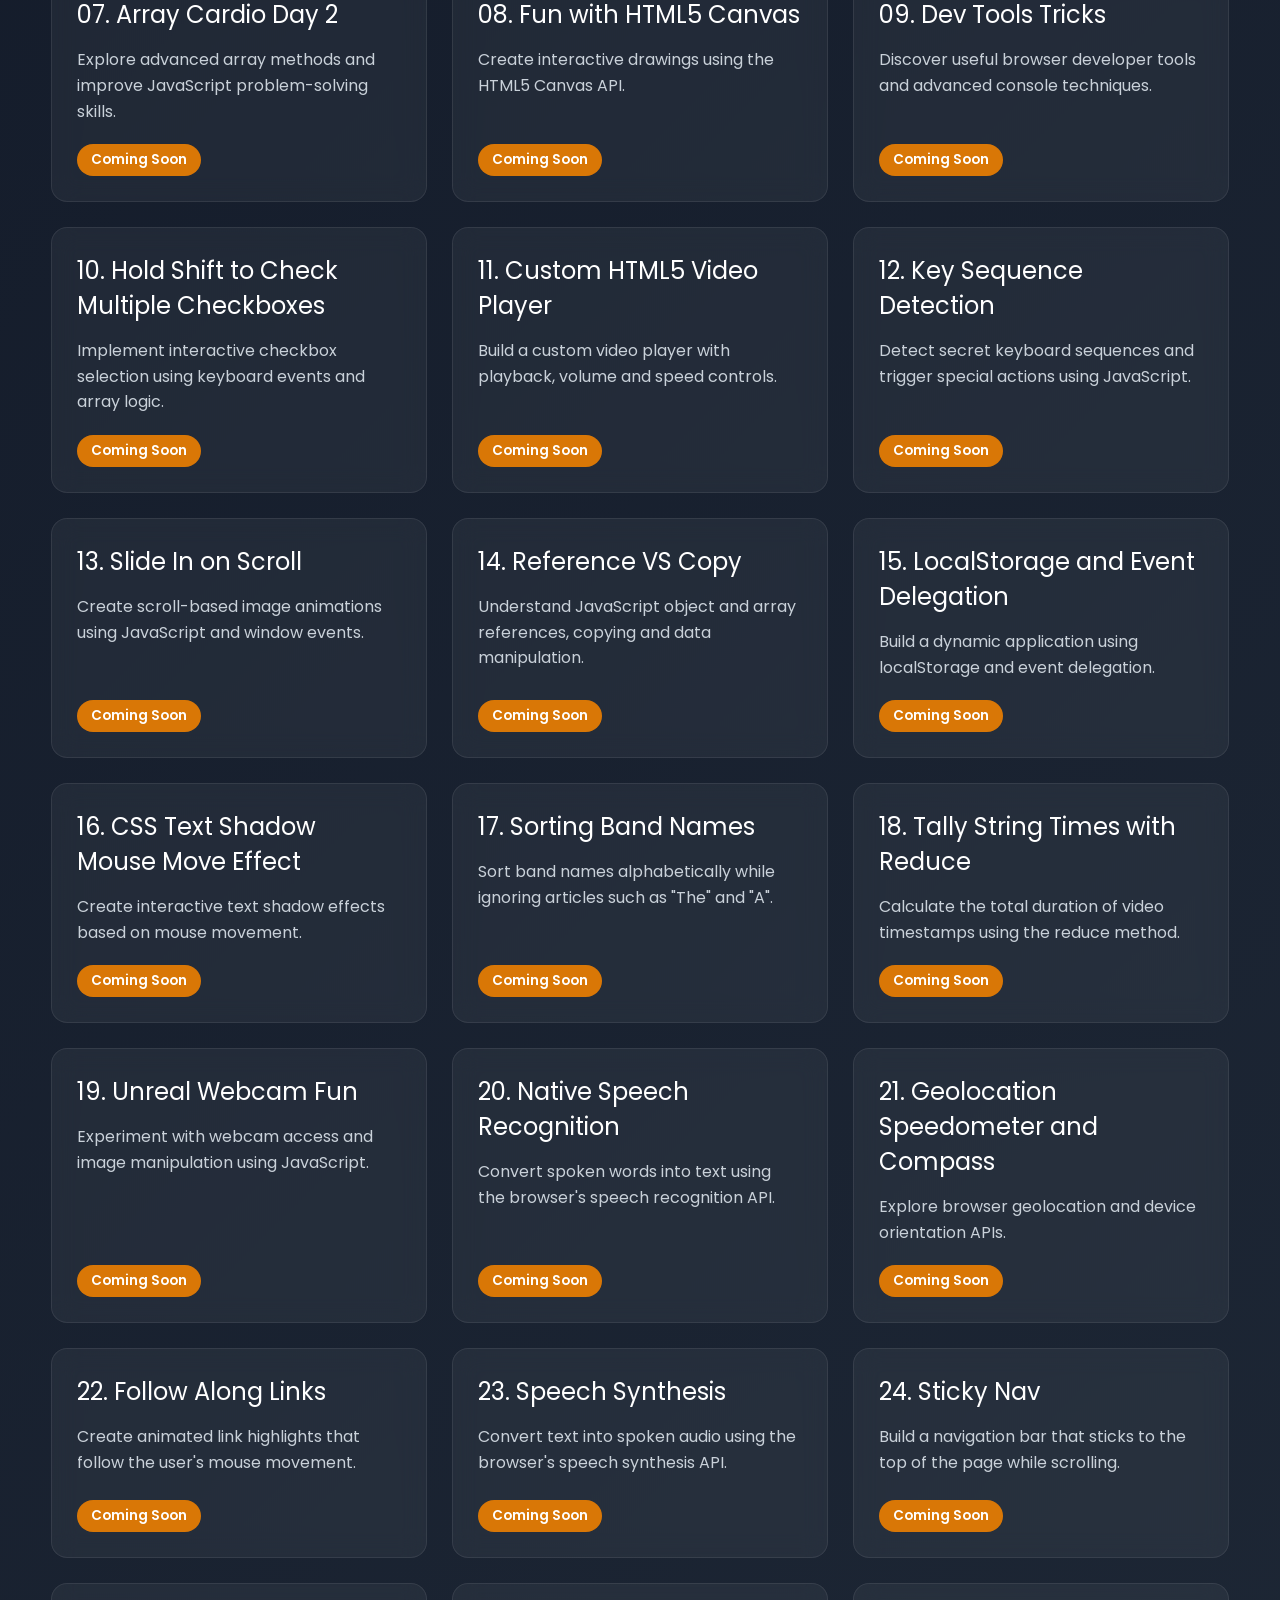
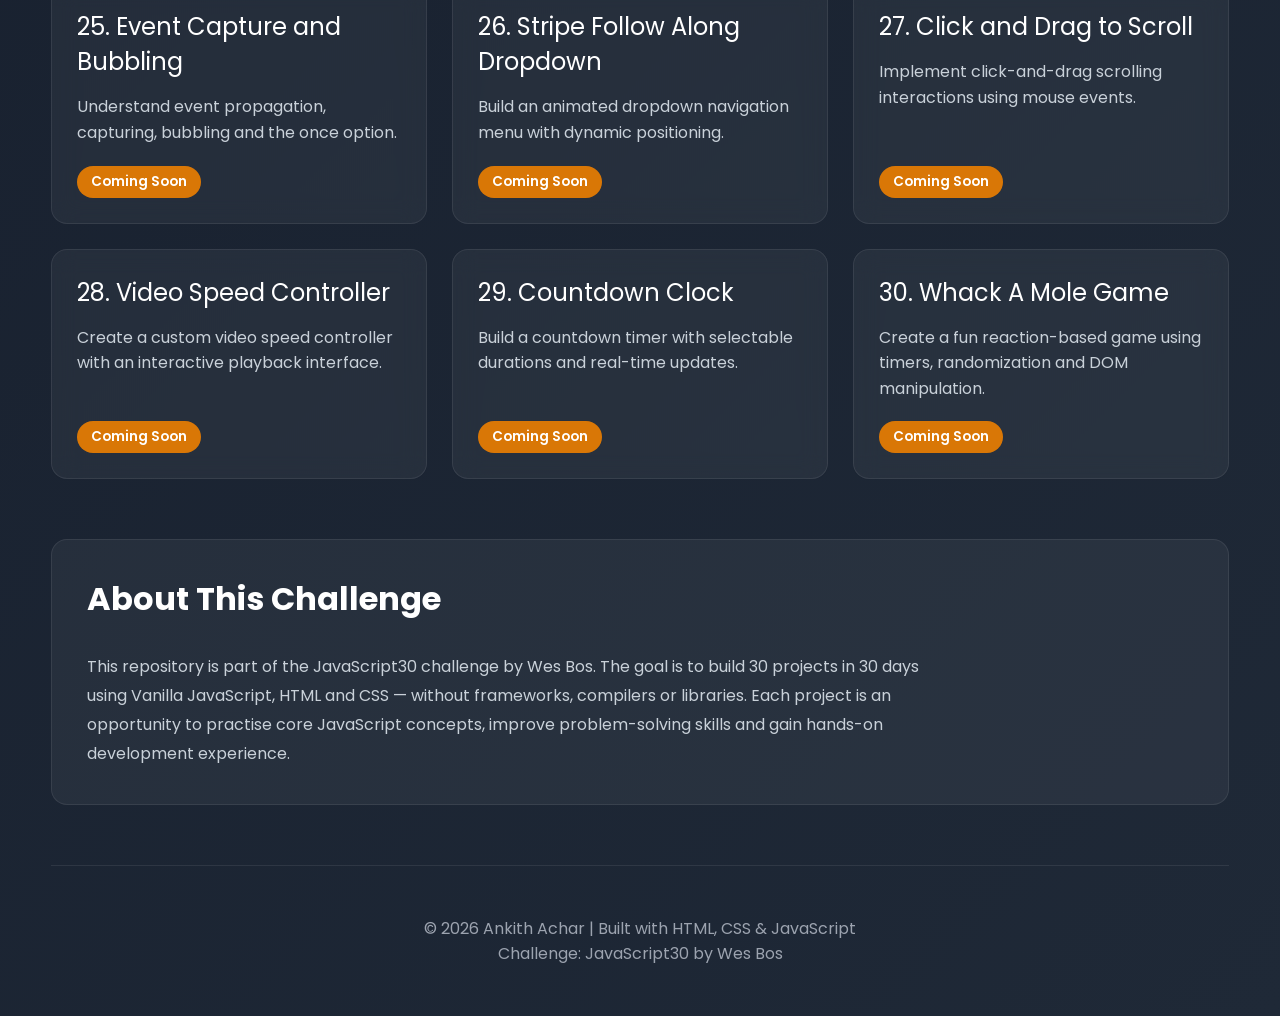
==== commit 2a6a00fc: "updated day 4" ====
--- a/index.html
+++ b/index.html
@@ -70,7 +70,7 @@
 
         <div class="progress-info">
             <span>30 Projects</span>
-            <span>Day 3 / 30</span>
+            <span>Day 4 / 30</span>
         </div>
 
         <div class="progress-bar">
@@ -128,12 +128,14 @@
 
             <!-- Day 4 -->
             <div class="card">
-                <div class="title">04. Array Cardio Day 1</div>
-                <div class="description">
-                    Practice JavaScript array methods including filter,
-                    map, sort and reduce.
-                </div>
-                <span class="badge coming">Coming Soon</span>
+                <a href="./04%20-%20Array%20Cardio%201/">
+                    <div class="title">04. Array Cardio Day 1</div>
+                    <div class="description">
+                        Practice JavaScript array methods including filter,
+                        map, sort and reduce.
+                    </div>
+                    <span class="badge completed">Completed</span>
+                </a>
             </div>
 
             <!-- Day 5 -->
--- a/style.css
+++ b/style.css
@@ -127,7 +127,7 @@
 }
 
 .progress-fill {
-    width: 10%;
+    width: 13.333333%;
     height: 100%;
     background: linear-gradient(90deg, #3b82f6, #60a5fa);
     border-radius: 20px;
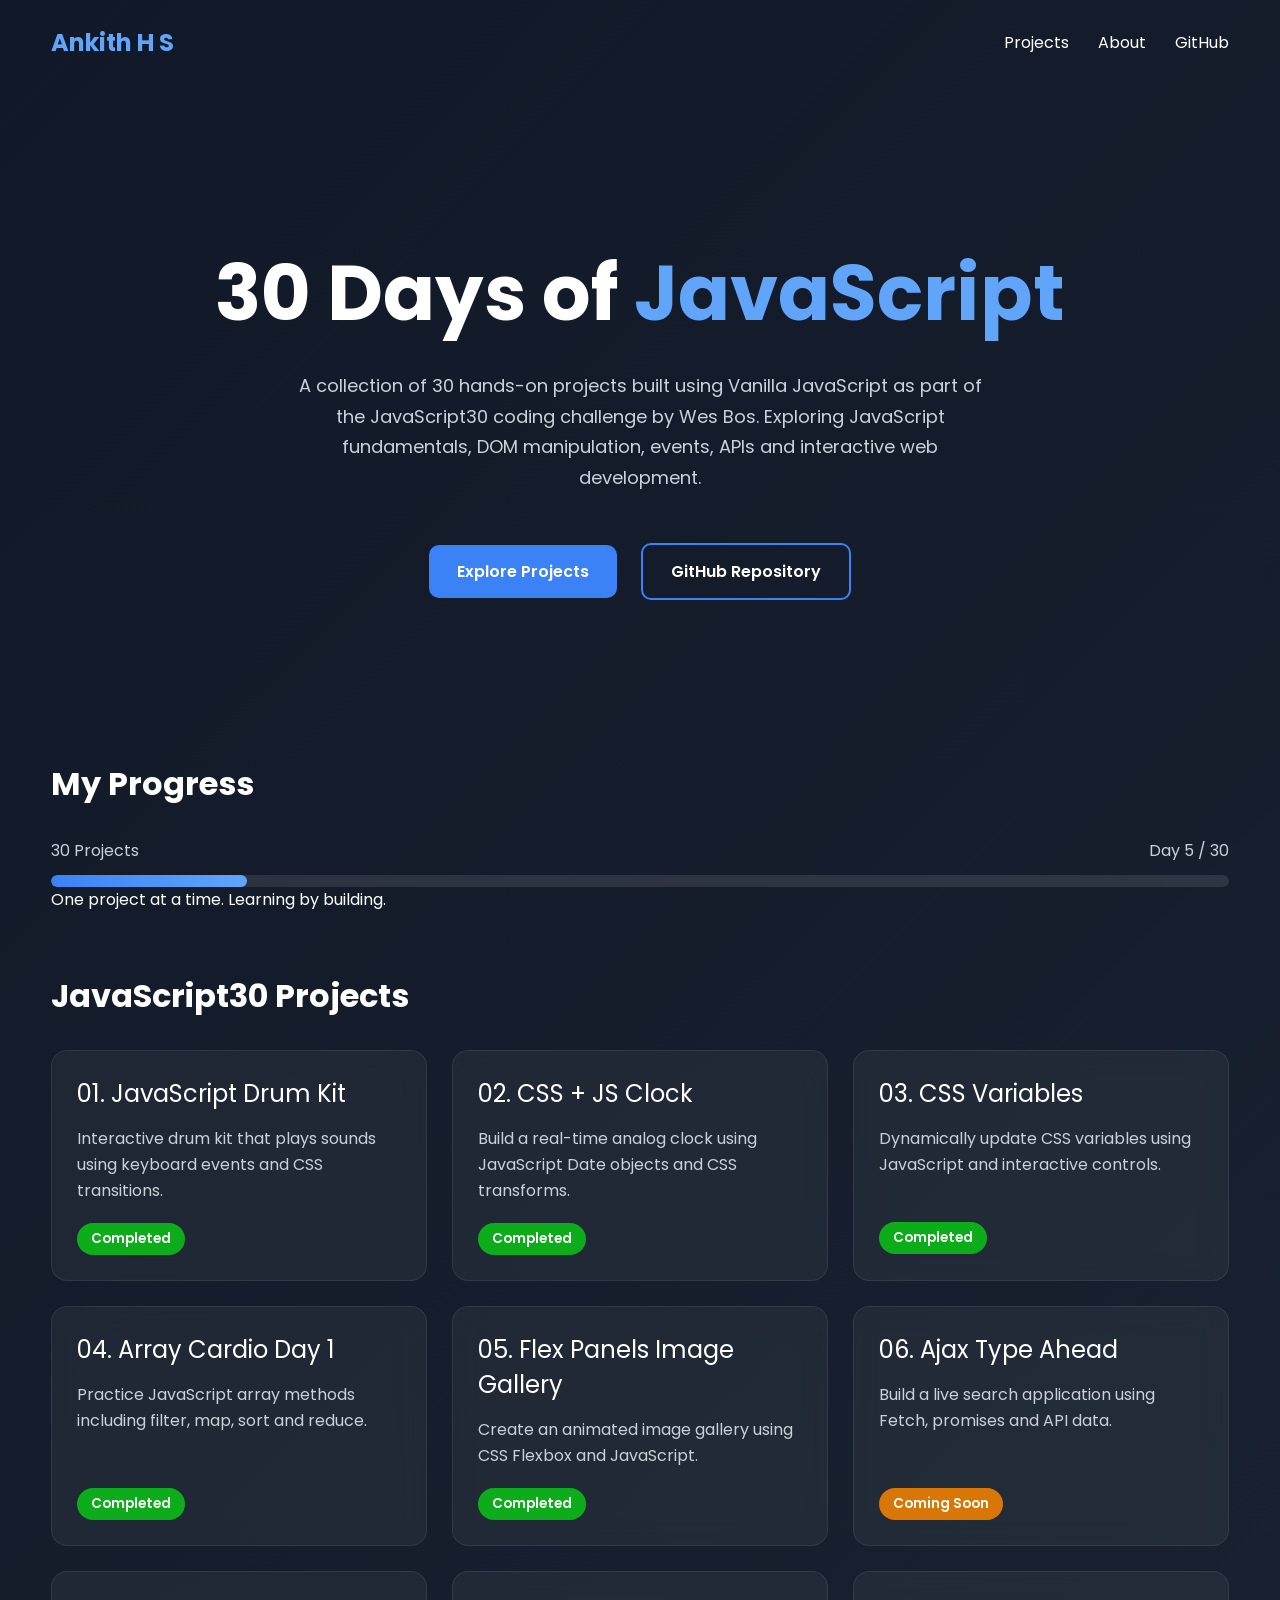
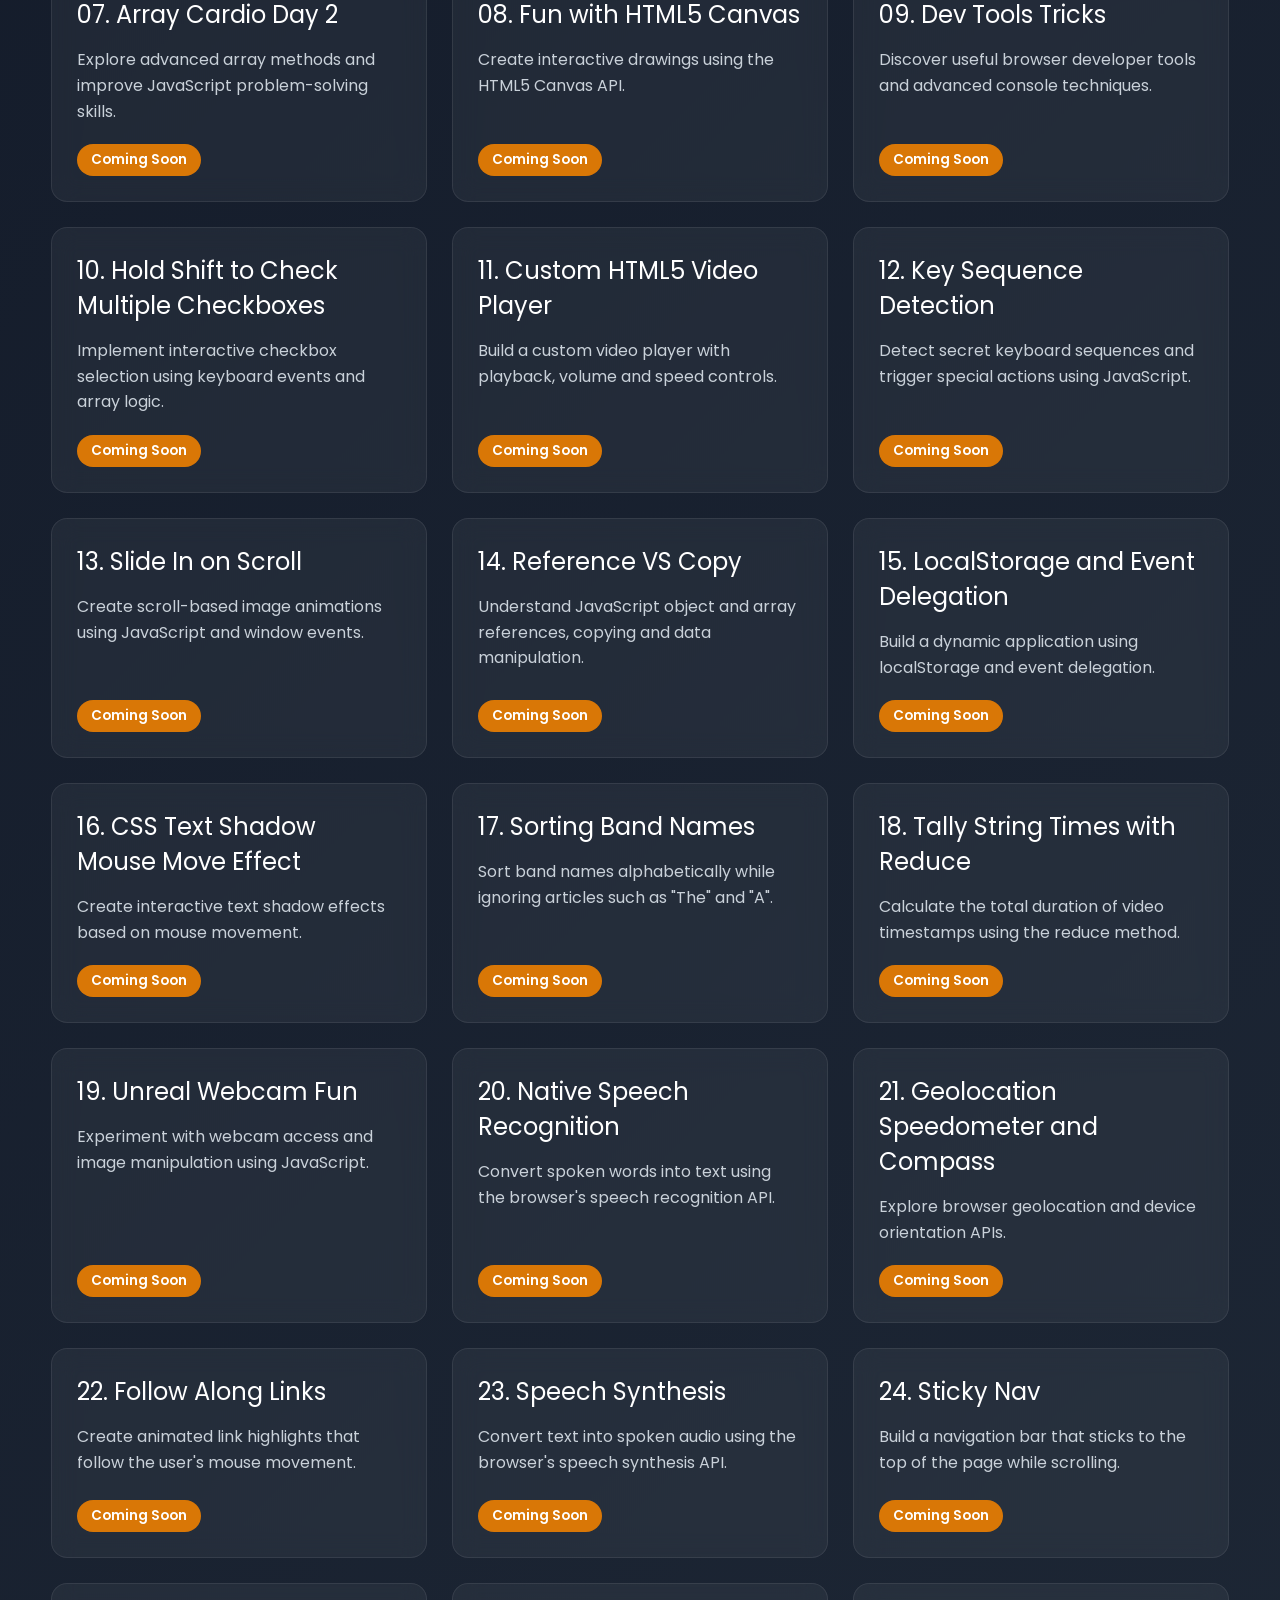
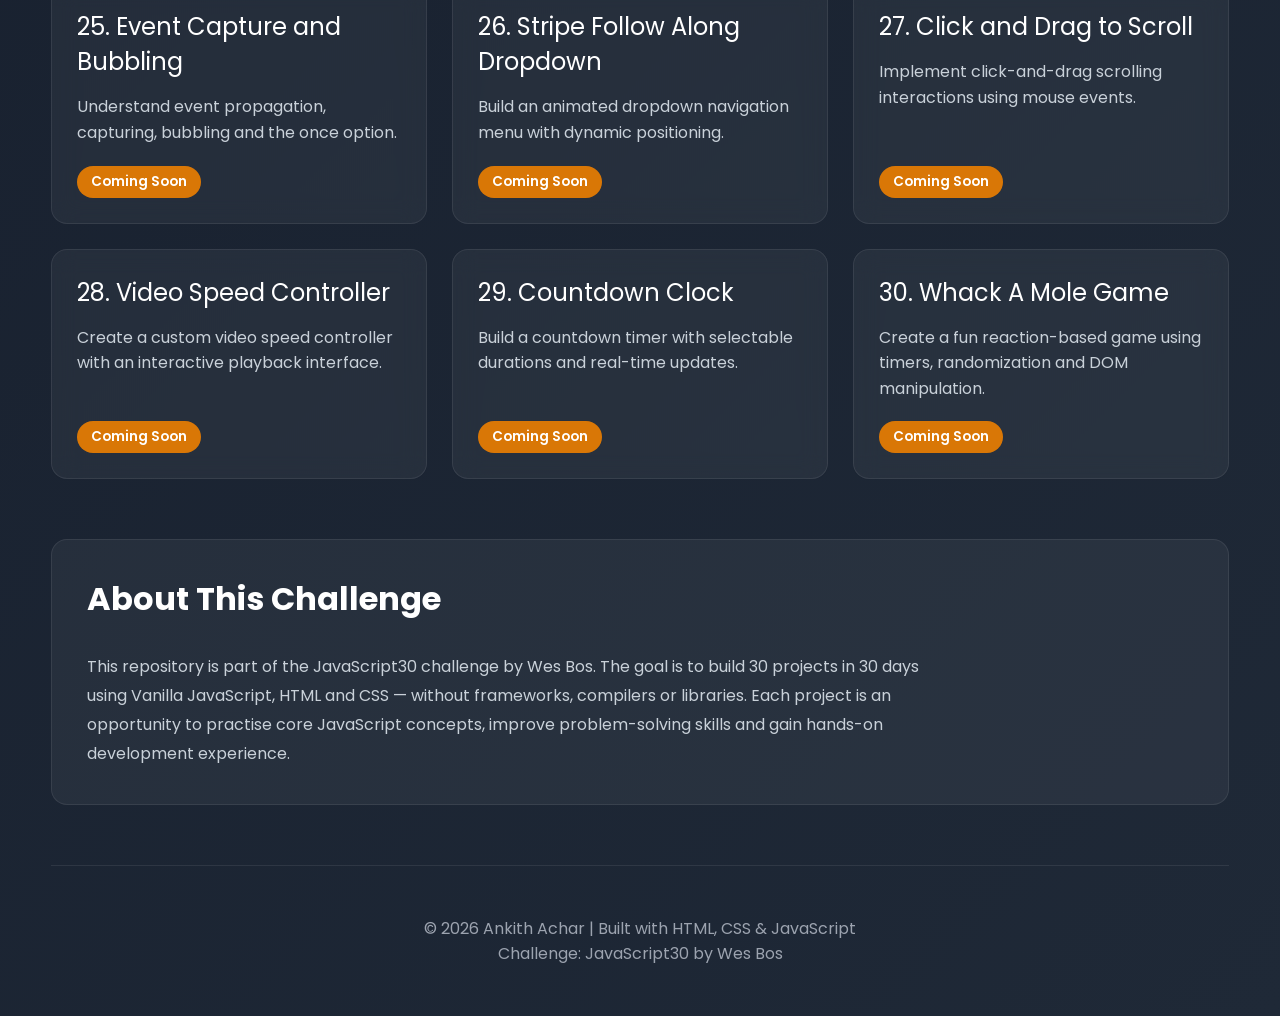
==== commit 1f6b9915: "updated day 5" ====
--- a/index.html
+++ b/index.html
@@ -70,7 +70,7 @@
 
         <div class="progress-info">
             <span>30 Projects</span>
-            <span>Day 4 / 30</span>
+            <span>Day 5 / 30</span>
         </div>
 
         <div class="progress-bar">
@@ -140,12 +140,14 @@
 
             <!-- Day 5 -->
             <div class="card">
-                <div class="title">05. Flex Panels Image Gallery</div>
-                <div class="description">
-                    Create an animated image gallery using CSS Flexbox
-                    and JavaScript.
-                </div>
-                <span class="badge coming">Coming Soon</span>
+                <a href="./05%20-%20Flex%20Panel%20Gallery/">
+                    <div class="title">05. Flex Panels Image Gallery</div>
+                    <div class="description">
+                        Create an animated image gallery using CSS Flexbox
+                        and JavaScript.
+                    </div>
+                    <span class="badge completed">Completed</span>
+                </a>
             </div>
 
             <!-- Day 6 -->
--- a/style.css
+++ b/style.css
@@ -127,7 +127,7 @@
 }
 
 .progress-fill {
-    width: 13.333333%;
+    width: 16.66666666%;
     height: 100%;
     background: linear-gradient(90deg, #3b82f6, #60a5fa);
     border-radius: 20px;
